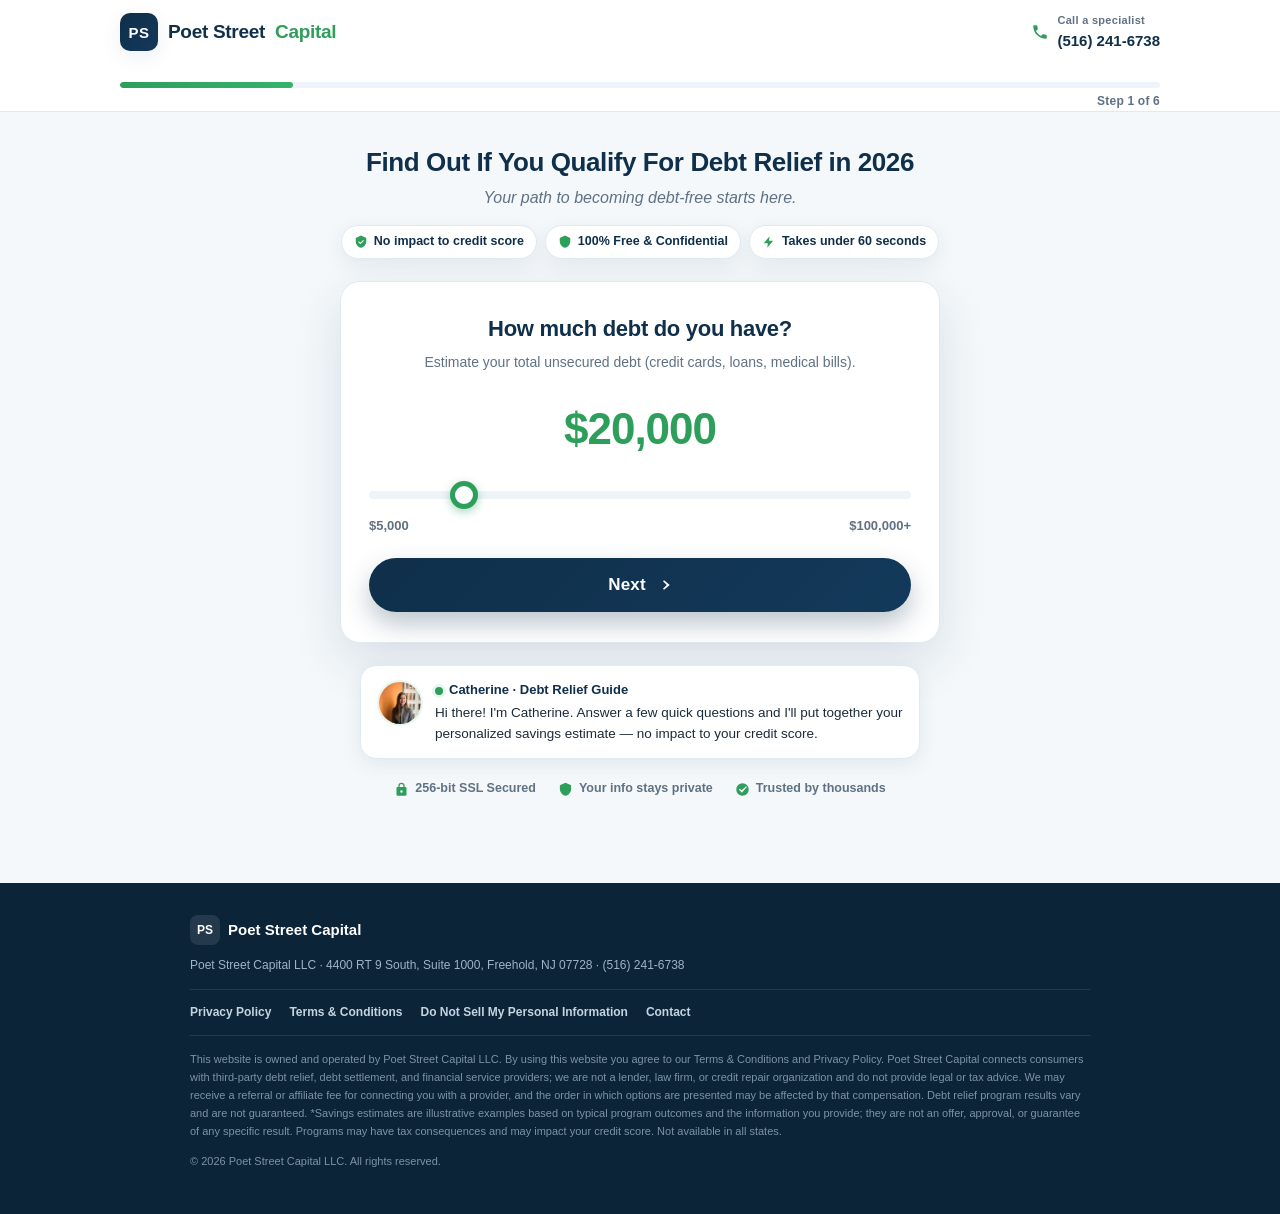
==== index.html @ 346664ad "Poet Street Capital debt relief funnel - Creditsvr.com" ====
<!doctype html>
<html lang="en">
<head>
<meta charset="utf-8">
<meta name="viewport" content="width=device-width, initial-scale=1">
<title>Poet Street Capital — Find Out If You Qualify For Debt Relief in 2026</title>
<meta name="description" content="See how much you could save with a personalized debt relief estimate. Check your options in under 60 seconds — no impact to your credit score.">
<style>
:root{
  --navy:#0f2f4a; --navy2:#13395a; --navy-soft:#eef4f9;
  --green:#2e9e5b; --green2:#34b36b; --green-soft:#e7f6ee;
  --ink:#1d2b39; --muted:#5f7183; --line:#e3e9f0;
  --bg:#f4f8fb; --card:#ffffff; --white:#fff;
  --shadow:0 18px 50px rgba(15,47,74,.12);
  --shadow-sm:0 6px 20px rgba(15,47,74,.08);
}
*{box-sizing:border-box}
html,body{margin:0;padding:0}
body{font-family:-apple-system,BlinkMacSystemFont,"Segoe UI",Roboto,Helvetica,Arial,sans-serif;color:var(--ink);background:var(--bg);line-height:1.55;-webkit-font-smoothing:antialiased}
img{max-width:100%;display:block}
a{color:inherit;text-decoration:none}

/* Header */
.hdr{position:sticky;top:0;z-index:40;background:#fff;border-bottom:1px solid var(--line)}
.hdr-in{max-width:1080px;margin:0 auto;padding:12px 20px;display:flex;align-items:center;justify-content:space-between}
.brand{display:flex;align-items:center;gap:10px;font-weight:800;font-size:19px;color:var(--navy);letter-spacing:-.3px}
.brand .mark{width:38px;height:38px;border-radius:10px;background:linear-gradient(135deg,var(--navy),var(--navy2));color:#fff;display:grid;place-items:center;font-size:15px;font-weight:800;letter-spacing:.5px;box-shadow:var(--shadow-sm)}
.brand b{color:var(--green);font-weight:800}
.hdr-phone{display:flex;align-items:center;gap:8px;font-weight:700;color:var(--navy);font-size:15px}
.hdr-phone svg{width:18px;height:18px;fill:var(--green)}
.hdr-phone small{display:block;font-size:11px;color:var(--muted);font-weight:600;letter-spacing:.3px}

/* Progress */
.progress-wrap{max-width:1080px;margin:0 auto;padding:0 20px}
.progress{height:6px;background:var(--navy-soft);border-radius:99px;margin:18px 0 4px;overflow:hidden}
.progress > i{display:block;height:100%;width:16%;background:linear-gradient(90deg,var(--green),var(--green2));border-radius:99px;transition:width .4s cubic-bezier(.4,0,.2,1)}
.progress-lbl{font-size:12px;color:var(--muted);font-weight:600;text-align:right;letter-spacing:.2px}

/* Shell */
.wrap{max-width:640px;margin:0 auto;padding:20px 20px 40px}
.intro{text-align:center;margin:14px 0 22px}
.intro h1{font-size:26px;line-height:1.25;color:var(--navy);margin:0 0 8px;font-weight:800;letter-spacing:-.4px}
.intro p{margin:0;color:var(--muted);font-size:16px;font-style:italic}
.badge-row{display:flex;justify-content:center;gap:8px;flex-wrap:wrap;margin-top:14px}
.tbadge{display:inline-flex;align-items:center;gap:6px;background:#fff;border:1px solid var(--line);border-radius:99px;padding:6px 12px;font-size:12.5px;font-weight:700;color:var(--navy);box-shadow:var(--shadow-sm)}
.tbadge svg{width:14px;height:14px;fill:var(--green)}

/* Card */
.card{background:var(--card);border:1px solid var(--line);border-radius:20px;box-shadow:var(--shadow);padding:30px 28px}
.step{display:none;animation:fade .35s ease}
.step.active{display:block}
@keyframes fade{from{opacity:0;transform:translateY(8px)}to{opacity:1;transform:none}}
.q{font-size:22px;font-weight:800;color:var(--navy);text-align:center;margin:0 0 6px;letter-spacing:-.3px}
.q-sub{text-align:center;color:var(--muted);font-size:14px;margin:0 0 22px}

/* Slider */
.amount{font-size:44px;font-weight:800;color:var(--green);text-align:center;margin:10px 0 18px;letter-spacing:-1px}
input[type=range]{-webkit-appearance:none;appearance:none;width:100%;height:8px;border-radius:99px;background:var(--navy-soft);outline:none;margin:0}
input[type=range]::-webkit-slider-thumb{-webkit-appearance:none;appearance:none;width:28px;height:28px;border-radius:50%;background:#fff;border:5px solid var(--green);cursor:pointer;box-shadow:0 3px 10px rgba(46,158,91,.4);transition:transform .1s}
input[type=range]::-webkit-slider-thumb:active{transform:scale(1.12)}
input[type=range]::-moz-range-thumb{width:22px;height:22px;border-radius:50%;background:#fff;border:5px solid var(--green);cursor:pointer}
.range-ends{display:flex;justify-content:space-between;margin-top:10px;color:var(--muted);font-size:13px;font-weight:700}

/* Option buttons */
.opts{display:grid;gap:12px;margin-top:4px}
.opts.two{grid-template-columns:1fr 1fr}
.opt{display:flex;align-items:center;gap:12px;width:100%;text-align:left;background:#fff;border:2px solid var(--line);border-radius:14px;padding:16px 18px;font-size:16px;font-weight:700;color:var(--navy);cursor:pointer;transition:all .15s;font-family:inherit}
.opt:hover{border-color:var(--green2);background:var(--green-soft);transform:translateY(-1px)}
.opt.sel{border-color:var(--green);background:var(--green-soft)}
.opt .ico{width:26px;height:26px;flex:0 0 26px;display:grid;place-items:center;color:var(--green)}
.opt .ico svg{width:22px;height:22px;fill:currentColor}
.opts.two .opt{justify-content:center;text-align:center}

/* Buttons */
.btn{display:inline-flex;align-items:center;justify-content:center;gap:8px;width:100%;border:none;border-radius:99px;padding:17px 26px;font-size:17px;font-weight:800;cursor:pointer;font-family:inherit;transition:all .18s;letter-spacing:.2px}
.btn-primary{background:linear-gradient(135deg,var(--navy),var(--navy2));color:#fff;box-shadow:0 12px 26px rgba(15,47,74,.28)}
.btn-primary:hover{transform:translateY(-2px);box-shadow:0 16px 32px rgba(15,47,74,.34)}
.btn-primary svg{width:18px;height:18px;fill:#fff}
.btn-green{background:linear-gradient(135deg,var(--green),var(--green2));color:#fff;box-shadow:0 12px 26px rgba(46,158,91,.3)}
.btn-green:hover{transform:translateY(-2px)}
.nav-row{display:flex;align-items:center;gap:12px;margin-top:22px}
.btn-back{background:none;border:none;color:var(--muted);font-weight:700;font-size:14px;cursor:pointer;padding:8px 4px;font-family:inherit;display:inline-flex;align-items:center;gap:5px;white-space:nowrap}
.btn-back svg{width:14px;height:14px;fill:var(--muted)}
.btn-back:hover{color:var(--navy)}

/* Form */
.field{margin-bottom:14px}
.field label{display:block;font-size:13px;font-weight:700;color:var(--navy);margin-bottom:6px}
.field input,.field select{width:100%;border:2px solid var(--line);border-radius:12px;padding:14px 15px;font-size:15px;font-family:inherit;color:var(--ink);background:#fff;transition:border-color .15s}
.field input:focus,.field select:focus{outline:none;border-color:var(--green)}
.row2{display:grid;grid-template-columns:1fr 1fr;gap:12px}

/* Guide bubble */
.guide{display:flex;align-items:flex-start;gap:12px;margin:22px auto 0;max-width:560px;background:#fff;border:1px solid var(--line);border-radius:16px;padding:14px 16px;box-shadow:var(--shadow-sm)}
.guide img{width:46px;height:46px;flex:0 0 46px;border-radius:50%;object-fit:cover;border:2px solid var(--green-soft)}
.guide .g-body{font-size:13.5px;color:var(--ink)}
.guide .g-name{font-weight:800;color:var(--navy);font-size:13px;margin-bottom:2px;display:flex;align-items:center;gap:6px}
.guide .g-name .dot{width:8px;height:8px;border-radius:50%;background:var(--green);box-shadow:0 0 0 3px var(--green-soft)}

/* Result */
.result{text-align:center;padding:6px 0}
.result .check{width:64px;height:64px;border-radius:50%;background:var(--green-soft);display:grid;place-items:center;margin:0 auto 16px}
.result .check svg{width:34px;height:34px;fill:var(--green)}
.result h2{font-size:24px;color:var(--navy);margin:0 0 6px;font-weight:800}
.est{background:linear-gradient(135deg,var(--navy),var(--navy2));color:#fff;border-radius:18px;padding:24px;margin:18px 0}
.est .lbl{font-size:13px;opacity:.85;font-weight:600;letter-spacing:.3px;text-transform:uppercase}
.est .big{font-size:40px;font-weight:800;margin:4px 0;letter-spacing:-1px}
.est .sub{font-size:13px;opacity:.8}
.result p.fine{font-size:13px;color:var(--muted);margin:14px 0 0}

/* trust strip */
.trust{max-width:640px;margin:20px auto 0;display:flex;justify-content:center;gap:22px;flex-wrap:wrap;color:var(--muted);font-size:12.5px;font-weight:600}
.trust span{display:inline-flex;align-items:center;gap:6px}
.trust svg{width:15px;height:15px;fill:var(--green)}

/* Footer */
footer{background:#0c2438;color:#9fb4c6;margin-top:44px;padding:32px 20px}
.foot-in{max-width:900px;margin:0 auto;font-size:12px;line-height:1.7}
.foot-in .fbrand{color:#fff;font-weight:800;font-size:15px;margin-bottom:10px;display:flex;align-items:center;gap:8px}
.foot-in .fbrand .mark{width:30px;height:30px;border-radius:8px;background:rgba(255,255,255,.1);display:grid;place-items:center;font-size:12px}
.foot-in p{margin:0 0 12px}
.foot-links{display:flex;gap:18px;flex-wrap:wrap;margin:14px 0;border-top:1px solid rgba(255,255,255,.1);border-bottom:1px solid rgba(255,255,255,.1);padding:12px 0}
.foot-links a{color:#c3d4e2;font-weight:600}
.foot-links a:hover{color:#fff}
.disc{font-size:11px;color:#7c93a7;line-height:1.65}

@media(max-width:560px){
  .intro h1{font-size:22px}
  .card{padding:24px 18px;border-radius:16px}
  .amount{font-size:36px}
  .q{font-size:19px}
  .est .big{font-size:32px}
  .hdr-phone small{display:none}
  .row2{grid-template-columns:1fr}
  .opts.two{grid-template-columns:1fr}
}
</style>
</head>
<body>

<header class="hdr">
  <div class="hdr-in">
    <a href="#" class="brand"><span class="mark">PS</span>Poet Street <b>Capital</b></a>
    <a href="tel:+15162416738" class="hdr-phone">
      <svg viewBox="0 0 24 24"><path d="M6.6 10.8c1.4 2.8 3.8 5.1 6.6 6.6l2.2-2.2c.3-.3.7-.4 1-.2 1.2.4 2.4.6 3.6.6.6 0 1 .4 1 1V20c0 .6-.4 1-1 1C10.6 21 3 13.4 3 4c0-.6.4-1 1-1h3.5c.6 0 1 .4 1 1 0 1.3.2 2.5.6 3.6.1.4 0 .8-.3 1l-2.2 2.2z"/></svg>
      <span><small>Call a specialist</small>(516) 241-6738</span>
    </a>
  </div>
  <div class="progress-wrap">
    <div class="progress"><i id="bar"></i></div>
    <div class="progress-lbl" id="stepLbl">Step 1 of 6</div>
  </div>
</header>

<div class="wrap">
  <div class="intro">
    <h1>Find Out If You Qualify For Debt Relief in 2026</h1>
    <p>Your path to becoming debt-free starts here.</p>
    <div class="badge-row">
      <span class="tbadge"><svg viewBox="0 0 24 24"><path d="M12 1 3 5v6c0 5 3.8 9.7 9 11 5.2-1.3 9-6 9-11V5l-9-4zm-1 15-4-4 1.4-1.4L11 13.2l4.6-4.6L17 10l-6 6z"/></svg>No impact to credit score</span>
      <span class="tbadge"><svg viewBox="0 0 24 24"><path d="M12 1 3 5v6c0 5 3.8 9.7 9 11 5.2-1.3 9-6 9-11V5l-9-4z"/></svg>100% Free &amp; Confidential</span>
      <span class="tbadge"><svg viewBox="0 0 24 24"><path d="M13 2 3 14h7l-1 8 10-12h-7l1-8z"/></svg>Takes under 60 seconds</span>
    </div>
  </div>

  <div class="card">

    <!-- STEP 1: debt amount -->
    <section class="step active" data-step="1">
      <h2 class="q">How much debt do you have?</h2>
      <p class="q-sub">Estimate your total unsecured debt (credit cards, loans, medical bills).</p>
      <div class="amount" id="amtOut">$20,000</div>
      <input type="range" id="debt" min="5000" max="100000" step="1000" value="20000">
      <div class="range-ends"><span>$5,000</span><span>$100,000+</span></div>
      <div class="nav-row">
        <button class="btn btn-primary" onclick="next()">Next <svg viewBox="0 0 24 24"><path d="M5 12h12l-5 5 1.4 1.4L21 12l-7.6-6.4L12 7l5 5H5z"/></svg></button>
      </div>
    </section>

    <!-- STEP 2: debt type -->
    <section class="step" data-step="2">
      <h2 class="q">What type of debt is it?</h2>
      <p class="q-sub">Choose the one that best describes most of your debt.</p>
      <div class="opts" data-field="debt_type">
        <button class="opt" onclick="pick(this,'Credit Cards')"><span class="ico"><svg viewBox="0 0 24 24"><path d="M20 4H4a2 2 0 0 0-2 2v12a2 2 0 0 0 2 2h16a2 2 0 0 0 2-2V6a2 2 0 0 0-2-2zm0 4H4V6h16v2zM4 12h16v6H4v-6z"/></svg></span>Credit Cards</button>
        <button class="opt" onclick="pick(this,'Personal Loans')"><span class="ico"><svg viewBox="0 0 24 24"><path d="M12 1a11 11 0 1 0 0 22 11 11 0 0 0 0-22zm1 16h-2v-1.1c-1.4-.3-2.5-1.2-2.6-2.7h1.7c.1.8.6 1.3 1.9 1.3 1.1 0 1.6-.5 1.6-1.1 0-.7-.4-1-1.9-1.4-1.9-.4-3.1-1.1-3.1-2.7 0-1.3 1-2.2 2.4-2.5V4h2v1.1c1.4.3 2.2 1.3 2.3 2.5h-1.7c-.1-.7-.5-1.1-1.6-1.1-1 0-1.5.5-1.5 1 0 .6.5.9 1.9 1.3 1.9.4 3.1 1.1 3.1 2.8 0 1.3-1 2.3-2.4 2.6V17z"/></svg></span>Personal Loans</button>
        <button class="opt" onclick="pick(this,'Medical Bills')"><span class="ico"><svg viewBox="0 0 24 24"><path d="M19 8h-2V6a3 3 0 0 0-3-3h-4a3 3 0 0 0-3 3v2H5a2 2 0 0 0-2 2v9a2 2 0 0 0 2 2h14a2 2 0 0 0 2-2v-9a2 2 0 0 0-2-2zM9 6c0-.6.4-1 1-1h4c.6 0 1 .4 1 1v2H9V6zm7 10h-3v3h-2v-3H8v-2h3v-3h2v3h3v2z"/></svg></span>Medical Bills</button>
        <button class="opt" onclick="pick(this,'Other Unsecured Debt')"><span class="ico"><svg viewBox="0 0 24 24"><path d="M12 2 2 7l10 5 10-5-10-5zM2 17l10 5 10-5M2 12l10 5 10-5"/></svg></span>Other Unsecured Debt</button>
      </div>
      <div class="nav-row">
        <button class="btn-back" onclick="prev()"><svg viewBox="0 0 24 24"><path d="M19 12H7l5-5-1.4-1.4L3 12l7.6 6.4L12 17l-5-5h12z"/></svg>Back</button>
      </div>
    </section>

    <!-- STEP 3: monthly income -->
    <section class="step" data-step="3">
      <h2 class="q">What is your approximate monthly income?</h2>
      <p class="q-sub">Include wages, retirement, investments, and any rental income.</p>
      <div class="opts" data-field="monthly_income">
        <button class="opt" onclick="pick(this,'$5,000+')">$5,000+</button>
        <button class="opt" onclick="pick(this,'$4,000 - $5,000')">$4,000 – $5,000</button>
        <button class="opt" onclick="pick(this,'$3,000 - $4,000')">$3,000 – $4,000</button>
        <button class="opt" onclick="pick(this,'$2,000 - $3,000')">$2,000 – $3,000</button>
        <button class="opt" onclick="pick(this,'$1,000 - $2,000')">$1,000 – $2,000</button>
        <button class="opt" onclick="pick(this,'No monthly income')">I don't have monthly income</button>
      </div>
      <div class="nav-row">
        <button class="btn-back" onclick="prev()"><svg viewBox="0 0 24 24"><path d="M19 12H7l5-5-1.4-1.4L3 12l7.6 6.4L12 17l-5-5h12z"/></svg>Back</button>
      </div>
    </section>

    <!-- STEP 4: behind on payments -->
    <section class="step" data-step="4">
      <h2 class="q">Are you behind on any payments?</h2>
      <p class="q-sub">This helps us match you to the right program — there's no wrong answer.</p>
      <div class="opts" data-field="behind">
        <button class="opt" onclick="pick(this,'Yes, more than 3 months')">Yes — more than 3 months behind</button>
        <button class="opt" onclick="pick(this,'Yes, 1-3 months')">Yes — 1 to 3 months behind</button>
        <button class="opt" onclick="pick(this,'Not yet, but struggling')">Not yet, but I'm struggling</button>
        <button class="opt" onclick="pick(this,'Current on payments')">No — I'm current on everything</button>
      </div>
      <div class="nav-row">
        <button class="btn-back" onclick="prev()"><svg viewBox="0 0 24 24"><path d="M19 12H7l5-5-1.4-1.4L3 12l7.6 6.4L12 17l-5-5h12z"/></svg>Back</button>
      </div>
    </section>

    <!-- STEP 5: employment -->
    <section class="step" data-step="5">
      <h2 class="q">What is your employment status?</h2>
      <p class="q-sub">Almost done — just one more before your estimate.</p>
      <div class="opts" data-field="employment">
        <button class="opt" onclick="pick(this,'Employed full-time')">Employed full-time</button>
        <button class="opt" onclick="pick(this,'Employed part-time')">Employed part-time</button>
        <button class="opt" onclick="pick(this,'Self-employed')">Self-employed</button>
        <button class="opt" onclick="pick(this,'Retired')">Retired</button>
        <button class="opt" onclick="pick(this,'Not currently working')">Not currently working</button>
      </div>
      <div class="nav-row">
        <button class="btn-back" onclick="prev()"><svg viewBox="0 0 24 24"><path d="M19 12H7l5-5-1.4-1.4L3 12l7.6 6.4L12 17l-5-5h12z"/></svg>Back</button>
      </div>
    </section>

    <!-- STEP 6: contact -->
    <section class="step" data-step="6">
      <h2 class="q">Great news — you may qualify!</h2>
      <p class="q-sub">Enter your details to unlock your personalized savings estimate.</p>
      <form id="leadForm" onsubmit="return submitLead(event)">
        <div class="row2">
          <div class="field"><label>First name</label><input name="first_name" required></div>
          <div class="field"><label>Last name</label><input name="last_name" required></div>
        </div>
        <div class="field"><label>Email address</label><input type="email" name="email" required></div>
        <div class="field"><label>Phone number</label><input type="tel" name="phone" required placeholder="(___) ___-____"></div>
        <div class="field"><label>State</label>
          <select name="state" required>
            <option value="">Select your state…</option>
            <option>AL</option><option>AK</option><option>AZ</option><option>AR</option><option>CA</option><option>CO</option><option>CT</option><option>DE</option><option>FL</option><option>GA</option><option>HI</option><option>ID</option><option>IL</option><option>IN</option><option>IA</option><option>KS</option><option>KY</option><option>LA</option><option>ME</option><option>MD</option><option>MA</option><option>MI</option><option>MN</option><option>MS</option><option>MO</option><option>MT</option><option>NE</option><option>NV</option><option>NH</option><option>NJ</option><option>NM</option><option>NY</option><option>NC</option><option>ND</option><option>OH</option><option>OK</option><option>OR</option><option>PA</option><option>RI</option><option>SC</option><option>SD</option><option>TN</option><option>TX</option><option>UT</option><option>VT</option><option>VA</option><option>WA</option><option>WV</option><option>WI</option><option>WY</option>
          </select>
        </div>
        <button type="submit" class="btn btn-green" id="submitBtn">See My Savings Estimate →</button>
        <p style="font-size:11px;color:var(--muted);margin:12px 0 0;line-height:1.5">
          By clicking above, I am providing my electronic signature and express written consent for Poet Street Capital and its partners to contact me at the number and email provided (including via autodialer, prerecorded messages, SMS and email) about debt relief options, even if my number is on a Do Not Call list. Consent is not a condition of any purchase. Message &amp; data rates may apply.
        </p>
      </form>
      <div class="nav-row">
        <button class="btn-back" onclick="prev()"><svg viewBox="0 0 24 24"><path d="M19 12H7l5-5-1.4-1.4L3 12l7.6 6.4L12 17l-5-5h12z"/></svg>Back</button>
      </div>
    </section>

    <!-- RESULT -->
    <section class="step" data-step="7">
      <div class="result">
        <div class="check"><svg viewBox="0 0 24 24"><path d="M9 16.2 4.8 12l-1.4 1.4L9 19 21 7l-1.4-1.4z"/></svg></div>
        <h2>You're pre-qualified, <span id="fnameOut">friend</span>!</h2>
        <p style="color:var(--muted);margin:0">Based on your answers, here's what you could save:</p>
        <div class="est">
          <div class="lbl">Estimated Potential Savings</div>
          <div class="big" id="saveOut">$8,000</div>
          <div class="sub">on approximately <span id="debtOut">$20,000</span> of enrolled debt*</div>
        </div>
        <p style="font-weight:700;color:var(--navy);margin:0 0 4px">A certified debt specialist will call you shortly.</p>
        <p class="fine">Keep an eye on your phone — most members get a call within one business day. In the meantime, gather a rough list of your current balances so we can build your custom plan faster.</p>
      </div>
    </section>

  </div>

  <!-- Guide -->
  <div class="guide" id="guide">
    <img src="img/advisor.jpg" alt="Your debt relief guide">
    <div class="g-body">
      <div class="g-name"><span class="dot"></span>Catherine · Debt Relief Guide</div>
      <span id="guideMsg">Hi there! I'm Catherine. Answer a few quick questions and I'll put together your personalized savings estimate — no impact to your credit score.</span>
    </div>
  </div>

  <div class="trust">
    <span><svg viewBox="0 0 24 24"><path d="M18 8h-1V6A5 5 0 0 0 7 6v2H6a2 2 0 0 0-2 2v10a2 2 0 0 0 2 2h12a2 2 0 0 0 2-2V10a2 2 0 0 0-2-2zM9 6a3 3 0 0 1 6 0v2H9V6zm3 11a2 2 0 1 1 0-4 2 2 0 0 1 0 4z"/></svg>256-bit SSL Secured</span>
    <span><svg viewBox="0 0 24 24"><path d="M12 1 3 5v6c0 5 3.8 9.7 9 11 5.2-1.3 9-6 9-11V5l-9-4z"/></svg>Your info stays private</span>
    <span><svg viewBox="0 0 24 24"><path d="M12 2a10 10 0 1 0 0 20 10 10 0 0 0 0-20zm-1 15-5-5 1.4-1.4L11 13.2l6.6-6.6L19 8l-8 9z"/></svg>Trusted by thousands</span>
  </div>
</div>

<footer>
  <div class="foot-in">
    <div class="fbrand"><span class="mark">PS</span>Poet Street Capital</div>
    <p>Poet Street Capital LLC · 4400 RT 9 South, Suite 1000, Freehold, NJ 07728 · (516) 241-6738</p>
    <div class="foot-links">
      <a href="#">Privacy Policy</a>
      <a href="#">Terms &amp; Conditions</a>
      <a href="#">Do Not Sell My Personal Information</a>
      <a href="#">Contact</a>
    </div>
    <p class="disc">
      This website is owned and operated by Poet Street Capital LLC. By using this website you agree to our Terms &amp; Conditions and Privacy Policy. Poet Street Capital connects consumers with third-party debt relief, debt settlement, and financial service providers; we are not a lender, law firm, or credit repair organization and do not provide legal or tax advice. We may receive a referral or affiliate fee for connecting you with a provider, and the order in which options are presented may be affected by that compensation. Debt relief program results vary and are not guaranteed. *Savings estimates are illustrative examples based on typical program outcomes and the information you provide; they are not an offer, approval, or guarantee of any specific result. Programs may have tax consequences and may impact your credit score. Not available in all states.
    </p>
    <p class="disc">© 2026 Poet Street Capital LLC. All rights reserved.</p>
  </div>
</footer>

<script>
/* ===== Lead delivery endpoint — paste Google Apps Script /exec URL (or partner endpoint) here ===== */
var ENDPOINT = '';

var TOTAL = 6;          // question steps before result
var cur = 1;
var data = {};
var guideMsgs = {
  1:"Hi there! I'm Catherine. Answer a few quick questions and I'll put together your personalized savings estimate — no impact to your credit score.",
  2:"Perfect. Knowing your debt type helps me match you with the right program.",
  3:"Thanks! Your income helps us tailor a plan you can actually afford.",
  4:"You're doing great — this is one of the biggest factors in what you could save.",
  5:"Last question, then I'll calculate your estimate!",
  6:"Almost there! Enter your details and I'll unlock your personalized savings estimate.",
  7:"All done! A certified specialist will reach out shortly to walk you through your options."
};

function render(){
  document.querySelectorAll('.step').forEach(function(s){ s.classList.remove('active'); });
  document.querySelector('.step[data-step="'+cur+'"]').classList.add('active');
  var pct = Math.min(cur, TOTAL) / TOTAL * 100;
  document.getElementById('bar').style.width = pct + '%';
  if(cur <= TOTAL){ document.getElementById('stepLbl').textContent = 'Step '+cur+' of '+TOTAL; }
  else { document.getElementById('stepLbl').textContent = 'Complete'; document.getElementById('bar').style.width='100%'; }
  document.getElementById('guideMsg').textContent = guideMsgs[cur] || guideMsgs[6];
  window.scrollTo({top:0,behavior:'smooth'});
}
function next(){ if(cur < 7){ cur++; render(); } }
function prev(){ if(cur > 1){ cur--; render(); } }

function pick(el, val){
  var field = el.closest('.opts').getAttribute('data-field');
  data[field] = val;
  el.closest('.opts').querySelectorAll('.opt').forEach(function(o){ o.classList.remove('sel'); });
  el.classList.add('sel');
  setTimeout(next, 220); // auto-advance like the reference funnel
}

/* slider */
var debt = document.getElementById('debt');
function fmt(n){ return '$' + Number(n).toLocaleString('en-US'); }
function updAmt(){
  var v = parseInt(debt.value,10);
  var lbl = v >= 100000 ? '$100,000+' : fmt(v);
  document.getElementById('amtOut').textContent = lbl;
  data.debt_amount = lbl;
}
debt.addEventListener('input', updAmt);
updAmt();

function submitLead(e){
  e.preventDefault();
  var f = document.getElementById('leadForm');
  var fd = new FormData(f);
  fd.append('debt_amount', data.debt_amount || '');
  fd.append('debt_type', data.debt_type || '');
  fd.append('monthly_income', data.monthly_income || '');
  fd.append('behind', data.behind || '');
  fd.append('employment', data.employment || '');
  fd.append('_subject', 'New Poet Street Capital Debt Relief Lead');
  fd.append('page', 'Creditsvr.com Debt Relief Funnel');

  var btn = document.getElementById('submitBtn');
  btn.textContent = 'Calculating…'; btn.disabled = true;

  function done(){
    // savings estimate = ~40% of enrolled debt (illustrative)
    var raw = (data.debt_amount||'').replace(/[^0-9]/g,'');
    var d = parseInt(raw,10) || 20000;
    var save = Math.round(d * 0.40 / 100) * 100;
    document.getElementById('saveOut').textContent = fmt(save);
    document.getElementById('debtOut').textContent = data.debt_amount || fmt(d);
    document.getElementById('fnameOut').textContent = (fd.get('first_name')||'friend');
    cur = 7; render();
  }

  if(!ENDPOINT){ setTimeout(done, 700); return false; }
  fetch(ENDPOINT, { method:'POST', body:fd })
    .then(function(){ done(); })
    .catch(function(){ done(); });
  return false;
}
render();
</script>
</body>
</html>
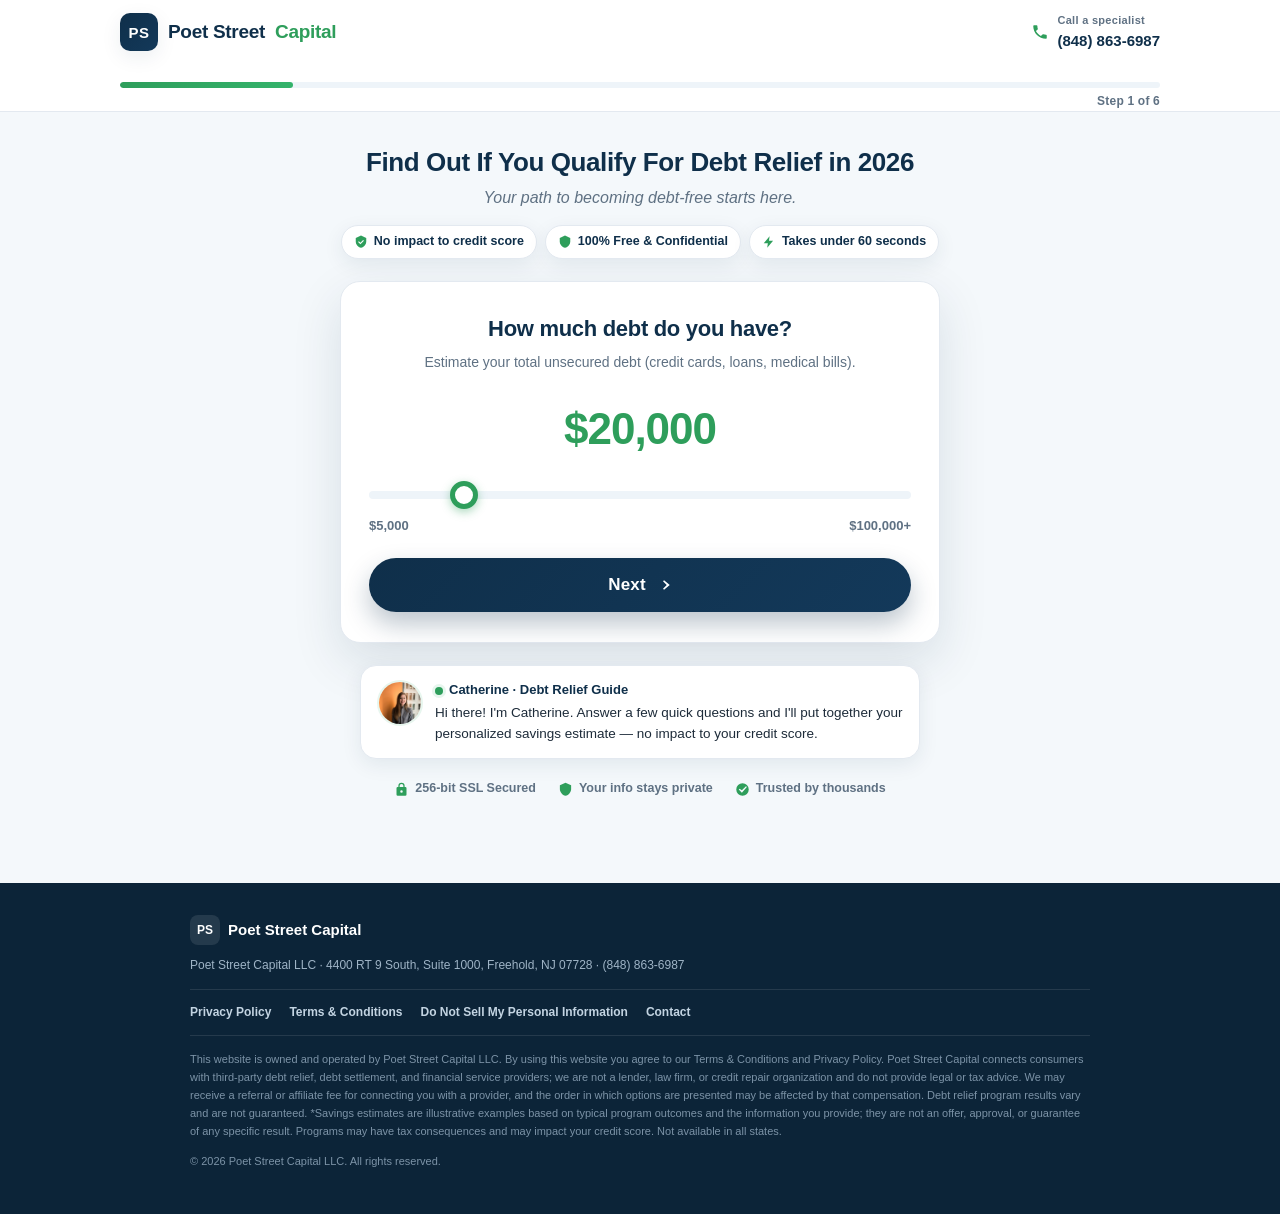
==== commit 7516c3b1: "Update phone to (848) 863-6987" ====
--- a/index.html
+++ b/index.html
@@ -141,9 +141,9 @@
 <header class="hdr">
   <div class="hdr-in">
     <a href="#" class="brand"><span class="mark">PS</span>Poet Street <b>Capital</b></a>
-    <a href="tel:+15162416738" class="hdr-phone">
+    <a href="tel:+18488636987" class="hdr-phone">
       <svg viewBox="0 0 24 24"><path d="M6.6 10.8c1.4 2.8 3.8 5.1 6.6 6.6l2.2-2.2c.3-.3.7-.4 1-.2 1.2.4 2.4.6 3.6.6.6 0 1 .4 1 1V20c0 .6-.4 1-1 1C10.6 21 3 13.4 3 4c0-.6.4-1 1-1h3.5c.6 0 1 .4 1 1 0 1.3.2 2.5.6 3.6.1.4 0 .8-.3 1l-2.2 2.2z"/></svg>
-      <span><small>Call a specialist</small>(516) 241-6738</span>
+      <span><small>Call a specialist</small>(848) 863-6987</span>
     </a>
   </div>
   <div class="progress-wrap">
@@ -304,7 +304,7 @@
 <footer>
   <div class="foot-in">
     <div class="fbrand"><span class="mark">PS</span>Poet Street Capital</div>
-    <p>Poet Street Capital LLC · 4400 RT 9 South, Suite 1000, Freehold, NJ 07728 · (516) 241-6738</p>
+    <p>Poet Street Capital LLC · 4400 RT 9 South, Suite 1000, Freehold, NJ 07728 · (848) 863-6987</p>
     <div class="foot-links">
       <a href="#">Privacy Policy</a>
       <a href="#">Terms &amp; Conditions</a>
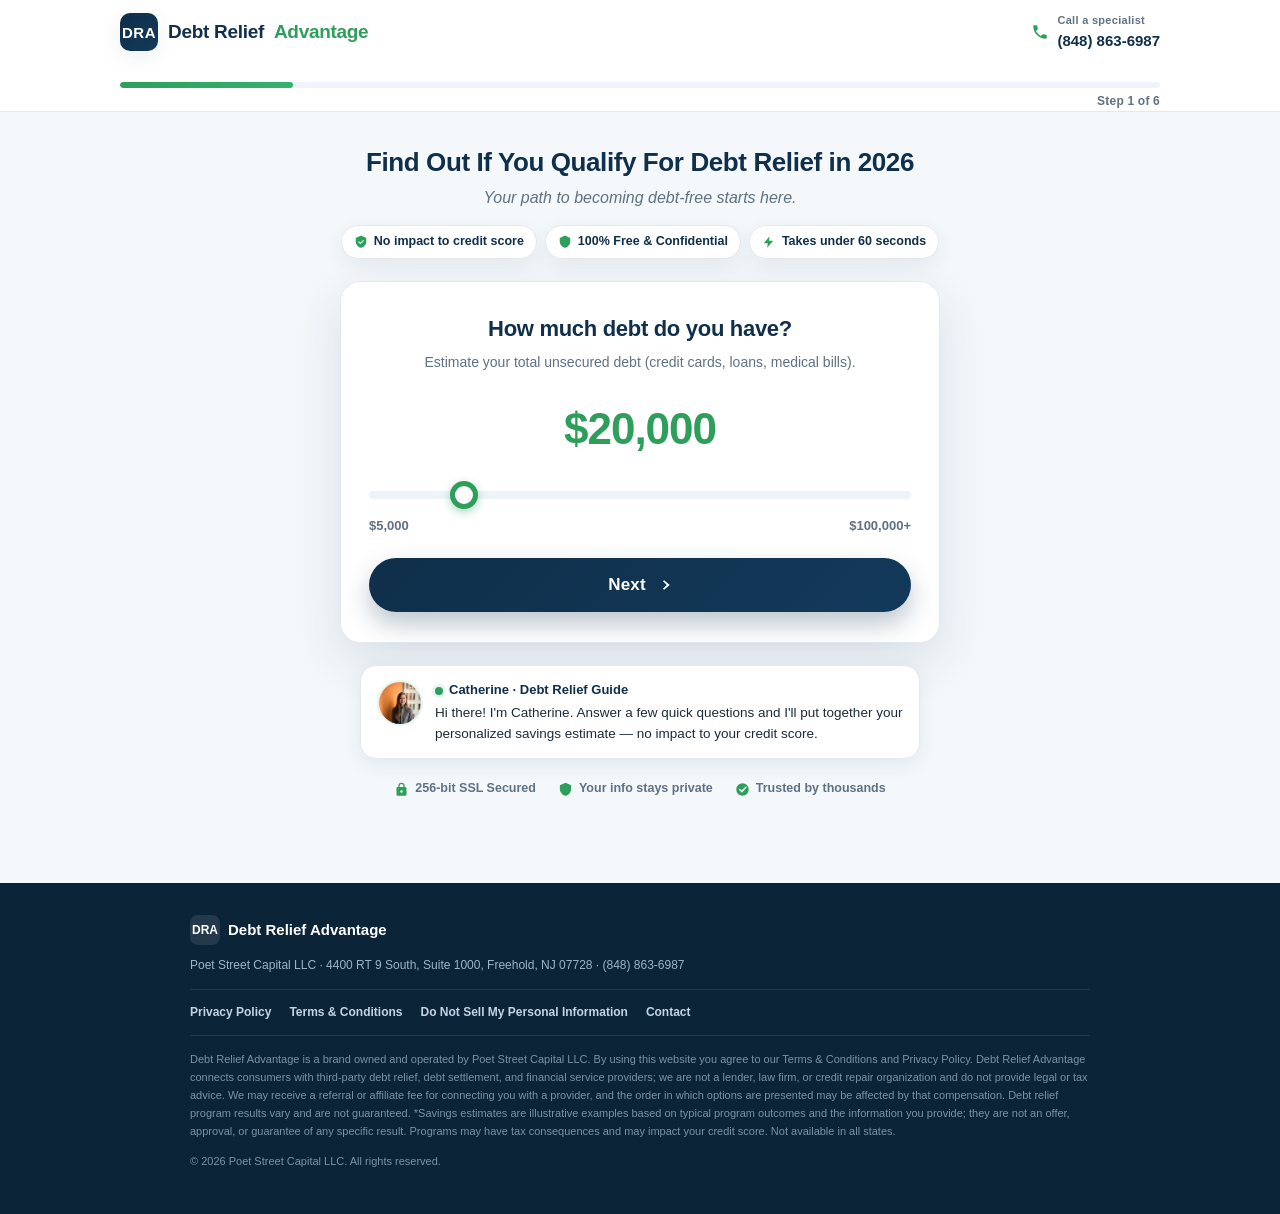
==== commit 6eb3d244: "Rebrand header/footer to Debt Relief Advantage (Poet Street Capital LLC as legal operator)" ====
--- a/index.html
+++ b/index.html
@@ -3,7 +3,7 @@
 <head>
 <meta charset="utf-8">
 <meta name="viewport" content="width=device-width, initial-scale=1">
-<title>Poet Street Capital — Find Out If You Qualify For Debt Relief in 2026</title>
+<title>Debt Relief Advantage — Find Out If You Qualify For Debt Relief in 2026</title>
 <meta name="description" content="See how much you could save with a personalized debt relief estimate. Check your options in under 60 seconds — no impact to your credit score.">
 <style>
 :root{
@@ -140,7 +140,7 @@
 
 <header class="hdr">
   <div class="hdr-in">
-    <a href="#" class="brand"><span class="mark">PS</span>Poet Street <b>Capital</b></a>
+    <a href="#" class="brand"><span class="mark">DRA</span>Debt Relief <b>Advantage</b></a>
     <a href="tel:+18488636987" class="hdr-phone">
       <svg viewBox="0 0 24 24"><path d="M6.6 10.8c1.4 2.8 3.8 5.1 6.6 6.6l2.2-2.2c.3-.3.7-.4 1-.2 1.2.4 2.4.6 3.6.6.6 0 1 .4 1 1V20c0 .6-.4 1-1 1C10.6 21 3 13.4 3 4c0-.6.4-1 1-1h3.5c.6 0 1 .4 1 1 0 1.3.2 2.5.6 3.6.1.4 0 .8-.3 1l-2.2 2.2z"/></svg>
       <span><small>Call a specialist</small>(848) 863-6987</span>
@@ -259,7 +259,7 @@
         </div>
         <button type="submit" class="btn btn-green" id="submitBtn">See My Savings Estimate →</button>
         <p style="font-size:11px;color:var(--muted);margin:12px 0 0;line-height:1.5">
-          By clicking above, I am providing my electronic signature and express written consent for Poet Street Capital and its partners to contact me at the number and email provided (including via autodialer, prerecorded messages, SMS and email) about debt relief options, even if my number is on a Do Not Call list. Consent is not a condition of any purchase. Message &amp; data rates may apply.
+          By clicking above, I am providing my electronic signature and express written consent for Debt Relief Advantage (a brand of Poet Street Capital LLC) and its partners to contact me at the number and email provided (including via autodialer, prerecorded messages, SMS and email) about debt relief options, even if my number is on a Do Not Call list. Consent is not a condition of any purchase. Message &amp; data rates may apply.
         </p>
       </form>
       <div class="nav-row">
@@ -303,7 +303,7 @@
 
 <footer>
   <div class="foot-in">
-    <div class="fbrand"><span class="mark">PS</span>Poet Street Capital</div>
+    <div class="fbrand"><span class="mark">DRA</span>Debt Relief Advantage</div>
     <p>Poet Street Capital LLC · 4400 RT 9 South, Suite 1000, Freehold, NJ 07728 · (848) 863-6987</p>
     <div class="foot-links">
       <a href="#">Privacy Policy</a>
@@ -312,7 +312,7 @@
       <a href="#">Contact</a>
     </div>
     <p class="disc">
-      This website is owned and operated by Poet Street Capital LLC. By using this website you agree to our Terms &amp; Conditions and Privacy Policy. Poet Street Capital connects consumers with third-party debt relief, debt settlement, and financial service providers; we are not a lender, law firm, or credit repair organization and do not provide legal or tax advice. We may receive a referral or affiliate fee for connecting you with a provider, and the order in which options are presented may be affected by that compensation. Debt relief program results vary and are not guaranteed. *Savings estimates are illustrative examples based on typical program outcomes and the information you provide; they are not an offer, approval, or guarantee of any specific result. Programs may have tax consequences and may impact your credit score. Not available in all states.
+      Debt Relief Advantage is a brand owned and operated by Poet Street Capital LLC. By using this website you agree to our Terms &amp; Conditions and Privacy Policy. Debt Relief Advantage connects consumers with third-party debt relief, debt settlement, and financial service providers; we are not a lender, law firm, or credit repair organization and do not provide legal or tax advice. We may receive a referral or affiliate fee for connecting you with a provider, and the order in which options are presented may be affected by that compensation. Debt relief program results vary and are not guaranteed. *Savings estimates are illustrative examples based on typical program outcomes and the information you provide; they are not an offer, approval, or guarantee of any specific result. Programs may have tax consequences and may impact your credit score. Not available in all states.
     </p>
     <p class="disc">© 2026 Poet Street Capital LLC. All rights reserved.</p>
   </div>
@@ -377,7 +377,7 @@
   fd.append('monthly_income', data.monthly_income || '');
   fd.append('behind', data.behind || '');
   fd.append('employment', data.employment || '');
-  fd.append('_subject', 'New Poet Street Capital Debt Relief Lead');
+  fd.append('_subject', 'New Debt Relief Advantage Lead');
   fd.append('page', 'Creditsvr.com Debt Relief Funnel');
 
   var btn = document.getElementById('submitBtn');
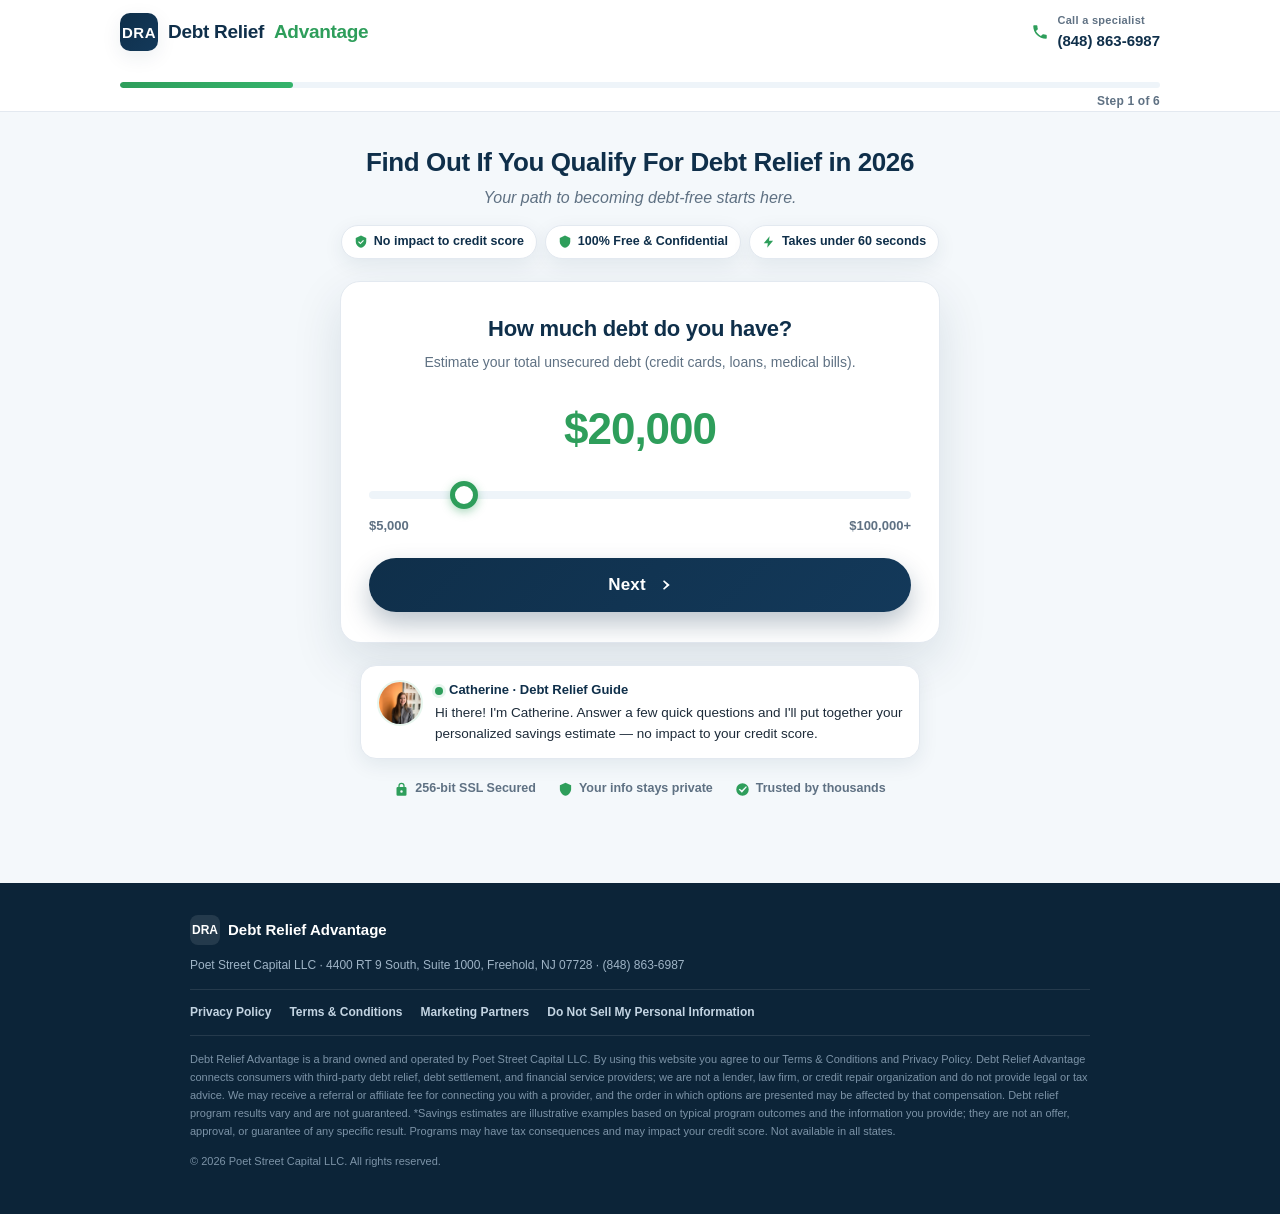
==== commit 2a9d79b8: "JG Wentworth compliance: TCPA consent names JGW + partners; add Privacy, Terms, Marketing Partners p" ====
--- a/index.html
+++ b/index.html
@@ -259,7 +259,7 @@
         </div>
         <button type="submit" class="btn btn-green" id="submitBtn">See My Savings Estimate →</button>
         <p style="font-size:11px;color:var(--muted);margin:12px 0 0;line-height:1.5">
-          By clicking above, I am providing my electronic signature and express written consent for Debt Relief Advantage (a brand of Poet Street Capital LLC) and its partners to contact me at the number and email provided (including via autodialer, prerecorded messages, SMS and email) about debt relief options, even if my number is on a Do Not Call list. Consent is not a condition of any purchase. Message &amp; data rates may apply.
+          By clicking above, I am providing my electronic signature and express written consent for Debt Relief Advantage (a brand of Poet Street Capital LLC), JG Wentworth, and our <a href="partners.html" target="_blank" style="color:var(--green);text-decoration:underline">marketing partners</a> to contact me at the phone number and email I provided — including via automated telephone dialing systems, prerecorded or artificial voice messages, text messages (SMS/MMS), and email — regarding debt relief and related products and services, even if my number is on a state or national Do Not Call list. Consent is not a condition of any purchase. Message &amp; data rates may apply; reply STOP to opt out, HELP for help. I also agree to the <a href="terms.html" target="_blank" style="color:var(--green);text-decoration:underline">Terms &amp; Conditions</a> and <a href="privacy.html" target="_blank" style="color:var(--green);text-decoration:underline">Privacy Policy</a>.
         </p>
       </form>
       <div class="nav-row">
@@ -306,10 +306,10 @@
     <div class="fbrand"><span class="mark">DRA</span>Debt Relief Advantage</div>
     <p>Poet Street Capital LLC · 4400 RT 9 South, Suite 1000, Freehold, NJ 07728 · (848) 863-6987</p>
     <div class="foot-links">
-      <a href="#">Privacy Policy</a>
-      <a href="#">Terms &amp; Conditions</a>
-      <a href="#">Do Not Sell My Personal Information</a>
-      <a href="#">Contact</a>
+      <a href="privacy.html">Privacy Policy</a>
+      <a href="terms.html">Terms &amp; Conditions</a>
+      <a href="partners.html">Marketing Partners</a>
+      <a href="privacy.html#dns">Do Not Sell My Personal Information</a>
     </div>
     <p class="disc">
       Debt Relief Advantage is a brand owned and operated by Poet Street Capital LLC. By using this website you agree to our Terms &amp; Conditions and Privacy Policy. Debt Relief Advantage connects consumers with third-party debt relief, debt settlement, and financial service providers; we are not a lender, law firm, or credit repair organization and do not provide legal or tax advice. We may receive a referral or affiliate fee for connecting you with a provider, and the order in which options are presented may be affected by that compensation. Debt relief program results vary and are not guaranteed. *Savings estimates are illustrative examples based on typical program outcomes and the information you provide; they are not an offer, approval, or guarantee of any specific result. Programs may have tax consequences and may impact your credit score. Not available in all states.
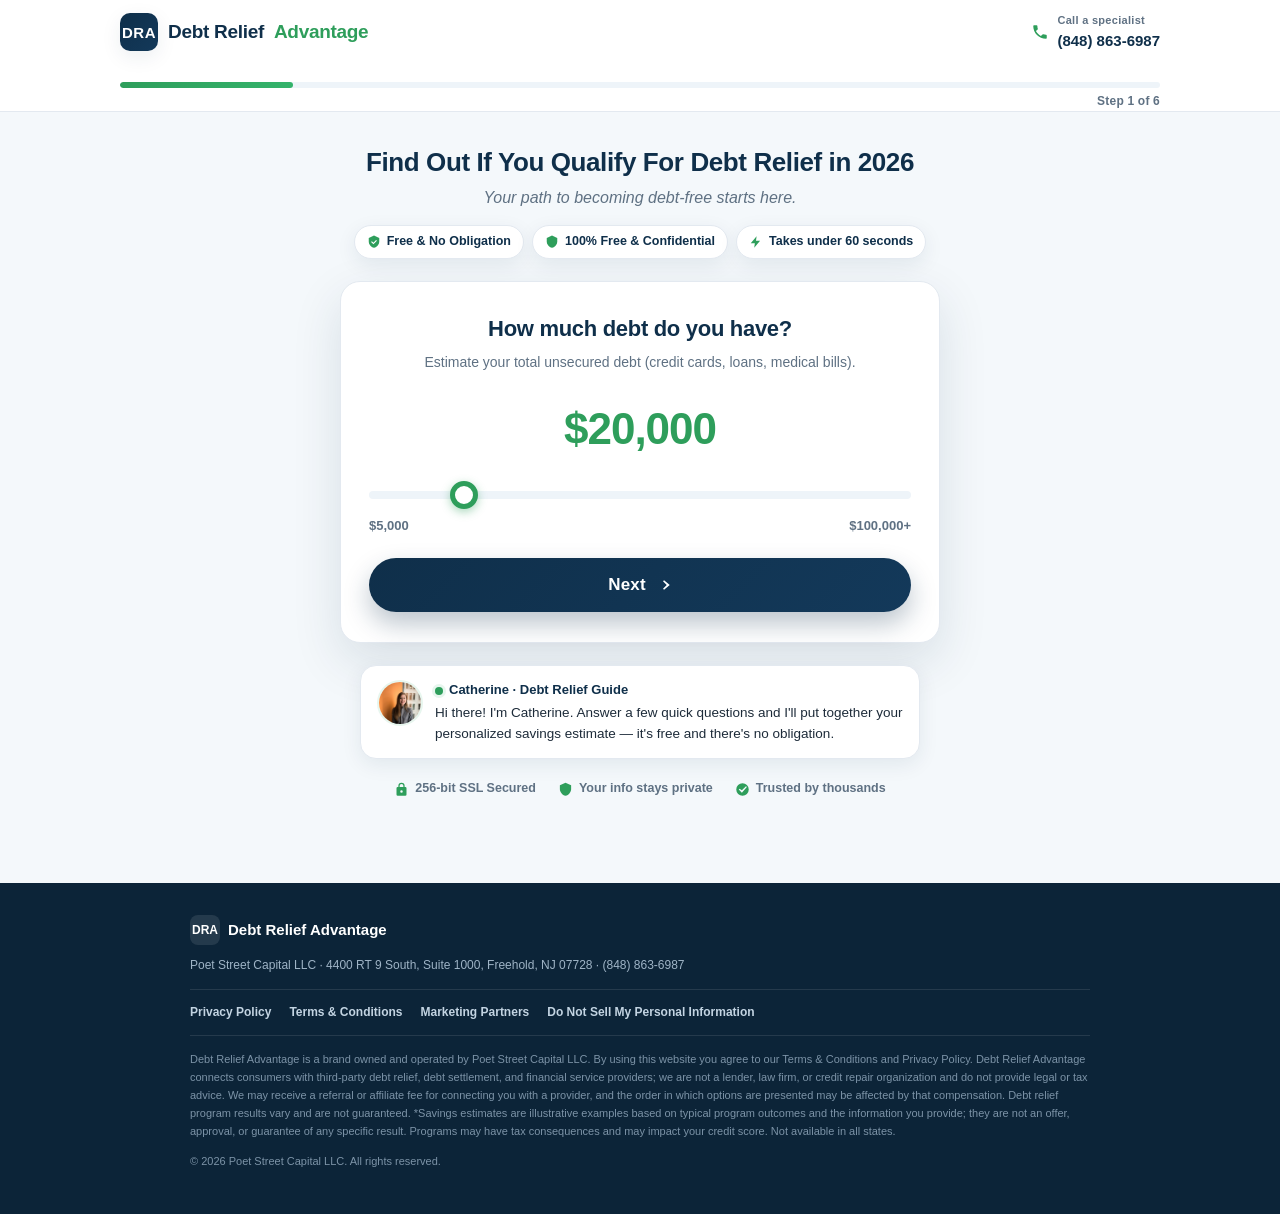
==== commit bc2d592f: "Compliance: remove 'no impact to credit score' claims; use 'Free & No Obligation'" ====
--- a/index.html
+++ b/index.html
@@ -4,7 +4,7 @@
 <meta charset="utf-8">
 <meta name="viewport" content="width=device-width, initial-scale=1">
 <title>Debt Relief Advantage — Find Out If You Qualify For Debt Relief in 2026</title>
-<meta name="description" content="See how much you could save with a personalized debt relief estimate. Check your options in under 60 seconds — no impact to your credit score.">
+<meta name="description" content="See how much you could save with a personalized debt relief estimate. Check your options in under 60 seconds — free and no obligation.">
 <style>
 :root{
   --navy:#0f2f4a; --navy2:#13395a; --navy-soft:#eef4f9;
@@ -157,7 +157,7 @@
     <h1>Find Out If You Qualify For Debt Relief in 2026</h1>
     <p>Your path to becoming debt-free starts here.</p>
     <div class="badge-row">
-      <span class="tbadge"><svg viewBox="0 0 24 24"><path d="M12 1 3 5v6c0 5 3.8 9.7 9 11 5.2-1.3 9-6 9-11V5l-9-4zm-1 15-4-4 1.4-1.4L11 13.2l4.6-4.6L17 10l-6 6z"/></svg>No impact to credit score</span>
+      <span class="tbadge"><svg viewBox="0 0 24 24"><path d="M12 1 3 5v6c0 5 3.8 9.7 9 11 5.2-1.3 9-6 9-11V5l-9-4zm-1 15-4-4 1.4-1.4L11 13.2l4.6-4.6L17 10l-6 6z"/></svg>Free &amp; No Obligation</span>
       <span class="tbadge"><svg viewBox="0 0 24 24"><path d="M12 1 3 5v6c0 5 3.8 9.7 9 11 5.2-1.3 9-6 9-11V5l-9-4z"/></svg>100% Free &amp; Confidential</span>
       <span class="tbadge"><svg viewBox="0 0 24 24"><path d="M13 2 3 14h7l-1 8 10-12h-7l1-8z"/></svg>Takes under 60 seconds</span>
     </div>
@@ -290,7 +290,7 @@
     <img src="img/advisor.jpg" alt="Your debt relief guide">
     <div class="g-body">
       <div class="g-name"><span class="dot"></span>Catherine · Debt Relief Guide</div>
-      <span id="guideMsg">Hi there! I'm Catherine. Answer a few quick questions and I'll put together your personalized savings estimate — no impact to your credit score.</span>
+      <span id="guideMsg">Hi there! I'm Catherine. Answer a few quick questions and I'll put together your personalized savings estimate — it's free and there's no obligation.</span>
     </div>
   </div>
 
@@ -326,7 +326,7 @@
 var cur = 1;
 var data = {};
 var guideMsgs = {
-  1:"Hi there! I'm Catherine. Answer a few quick questions and I'll put together your personalized savings estimate — no impact to your credit score.",
+  1:"Hi there! I'm Catherine. Answer a few quick questions and I'll put together your personalized savings estimate — it's free and there's no obligation.",
   2:"Perfect. Knowing your debt type helps me match you with the right program.",
   3:"Thanks! Your income helps us tailor a plan you can actually afford.",
   4:"You're doing great — this is one of the biggest factors in what you could save.",
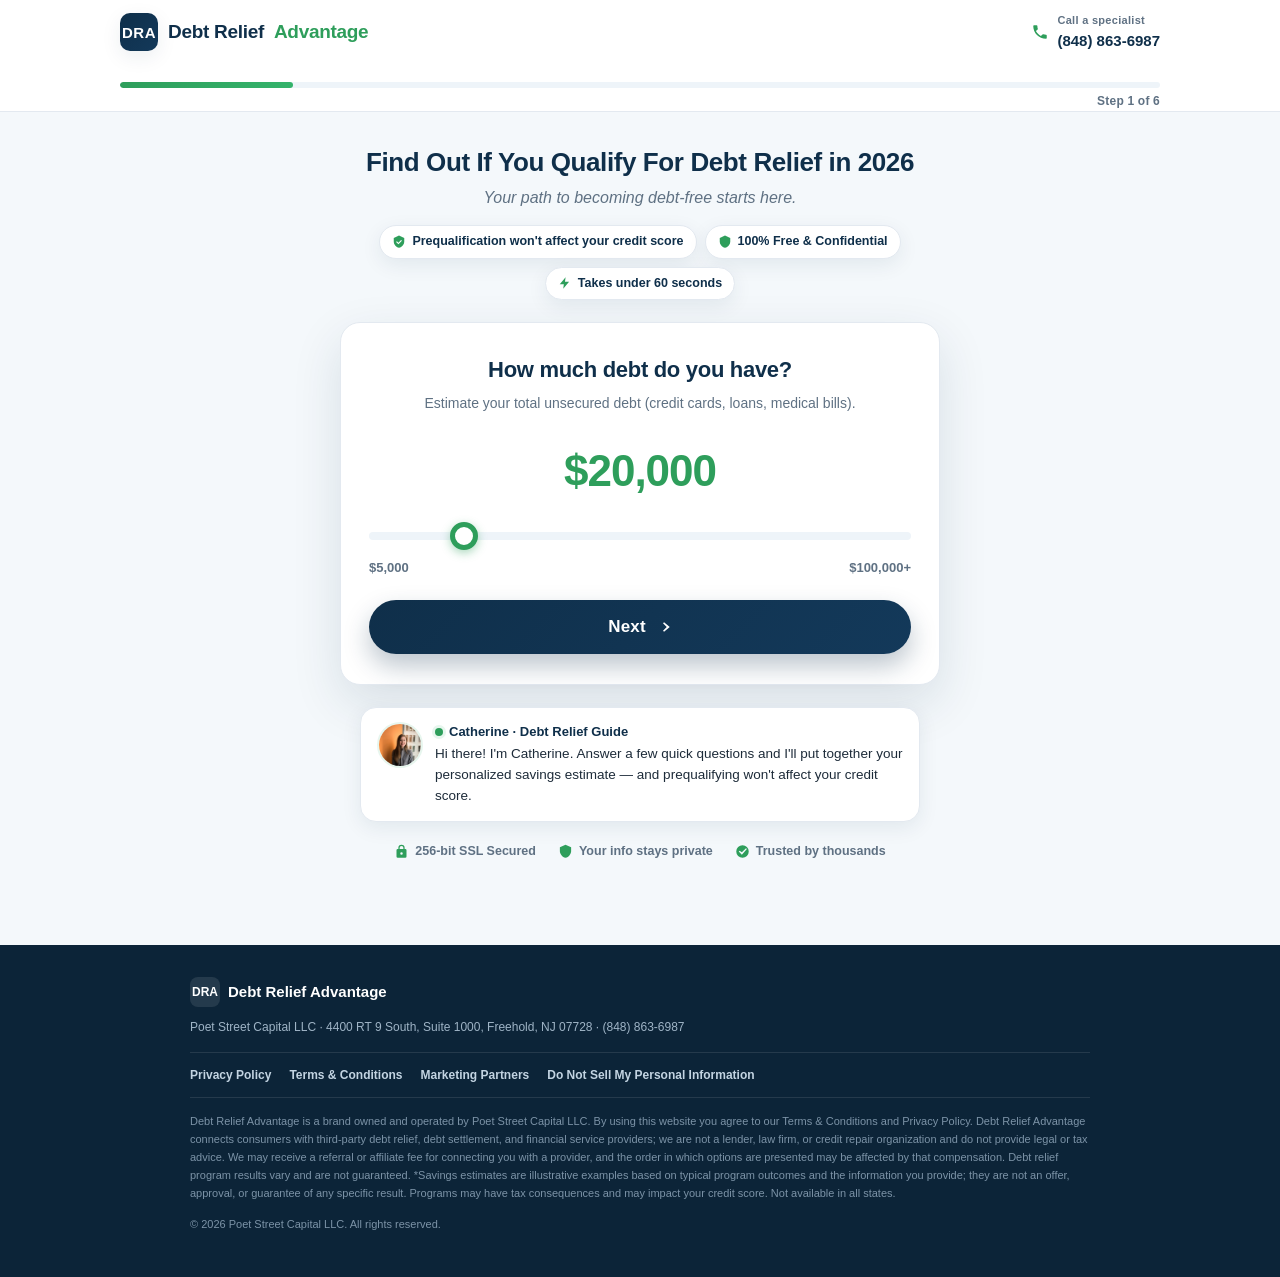
==== commit fca152c0: "Home page: replace 'No impact to credit score' with 'Prequalification won't affect your credit score" ====
--- a/index.html
+++ b/index.html
@@ -4,7 +4,7 @@
 <meta charset="utf-8">
 <meta name="viewport" content="width=device-width, initial-scale=1">
 <title>Debt Relief Advantage — Find Out If You Qualify For Debt Relief in 2026</title>
-<meta name="description" content="See how much you could save with a personalized debt relief estimate. Check your options in under 60 seconds — free and no obligation.">
+<meta name="description" content="See how much you could save with a personalized debt relief estimate. Prequalification takes under 60 seconds and won't affect your credit score.">
 <style>
 :root{
   --navy:#0f2f4a; --navy2:#13395a; --navy-soft:#eef4f9;
@@ -157,7 +157,7 @@
     <h1>Find Out If You Qualify For Debt Relief in 2026</h1>
     <p>Your path to becoming debt-free starts here.</p>
     <div class="badge-row">
-      <span class="tbadge"><svg viewBox="0 0 24 24"><path d="M12 1 3 5v6c0 5 3.8 9.7 9 11 5.2-1.3 9-6 9-11V5l-9-4zm-1 15-4-4 1.4-1.4L11 13.2l4.6-4.6L17 10l-6 6z"/></svg>Free &amp; No Obligation</span>
+      <span class="tbadge"><svg viewBox="0 0 24 24"><path d="M12 1 3 5v6c0 5 3.8 9.7 9 11 5.2-1.3 9-6 9-11V5l-9-4zm-1 15-4-4 1.4-1.4L11 13.2l4.6-4.6L17 10l-6 6z"/></svg>Prequalification won't affect your credit score</span>
       <span class="tbadge"><svg viewBox="0 0 24 24"><path d="M12 1 3 5v6c0 5 3.8 9.7 9 11 5.2-1.3 9-6 9-11V5l-9-4z"/></svg>100% Free &amp; Confidential</span>
       <span class="tbadge"><svg viewBox="0 0 24 24"><path d="M13 2 3 14h7l-1 8 10-12h-7l1-8z"/></svg>Takes under 60 seconds</span>
     </div>
@@ -290,7 +290,7 @@
     <img src="img/advisor.jpg" alt="Your debt relief guide">
     <div class="g-body">
       <div class="g-name"><span class="dot"></span>Catherine · Debt Relief Guide</div>
-      <span id="guideMsg">Hi there! I'm Catherine. Answer a few quick questions and I'll put together your personalized savings estimate — it's free and there's no obligation.</span>
+      <span id="guideMsg">Hi there! I'm Catherine. Answer a few quick questions and I'll put together your personalized savings estimate — and prequalifying won't affect your credit score.</span>
     </div>
   </div>
 
@@ -326,7 +326,7 @@
 var cur = 1;
 var data = {};
 var guideMsgs = {
-  1:"Hi there! I'm Catherine. Answer a few quick questions and I'll put together your personalized savings estimate — it's free and there's no obligation.",
+  1:"Hi there! I'm Catherine. Answer a few quick questions and I'll put together your personalized savings estimate — and prequalifying won't affect your credit score.",
   2:"Perfect. Knowing your debt type helps me match you with the right program.",
   3:"Thanks! Your income helps us tailor a plan you can actually afford.",
   4:"You're doing great — this is one of the biggest factors in what you could save.",
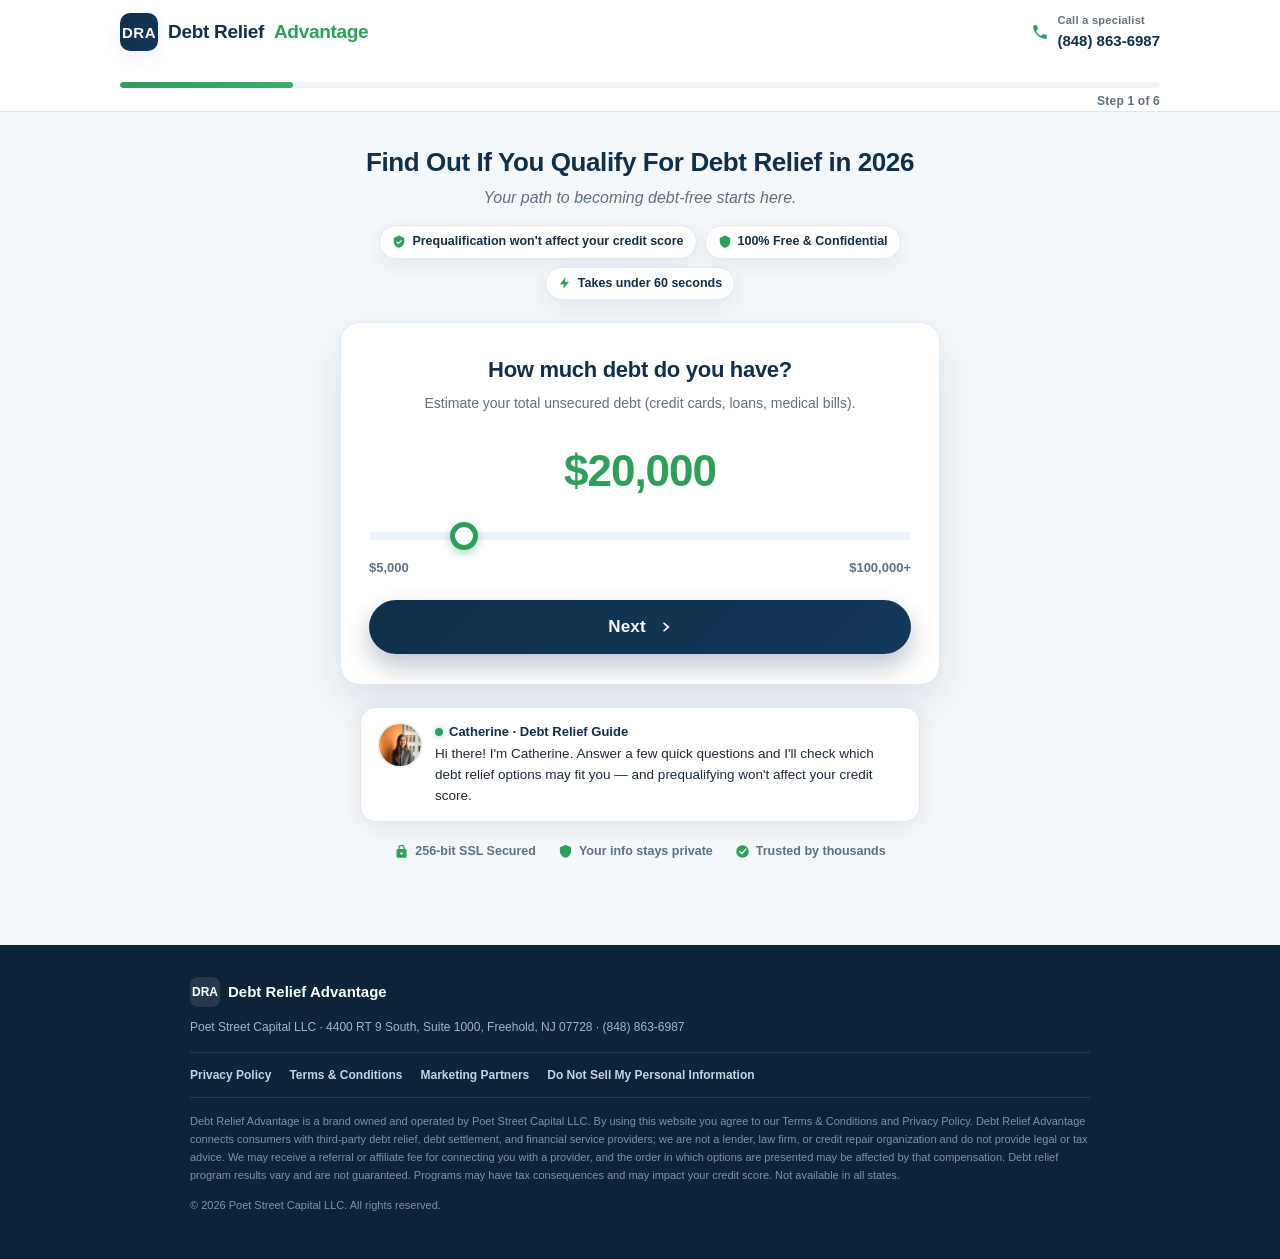
==== commit 8e83fd98: "TurboDebt host & post: capture their required fields, post via Apps Script Built against TurboDebt's" ====
--- a/index.html
+++ b/index.html
@@ -4,7 +4,7 @@
 <meta charset="utf-8">
 <meta name="viewport" content="width=device-width, initial-scale=1">
 <title>Debt Relief Advantage — Find Out If You Qualify For Debt Relief in 2026</title>
-<meta name="description" content="See how much you could save with a personalized debt relief estimate. Prequalification takes under 60 seconds and won't affect your credit score.">
+<meta name="description" content="Find out in under 60 seconds whether you may qualify for debt relief. Prequalification won't affect your credit score.">
 <style>
 :root{
   --navy:#0f2f4a; --navy2:#13395a; --navy-soft:#eef4f9;
@@ -194,14 +194,15 @@
 
     <!-- STEP 3: monthly income -->
     <section class="step" data-step="3">
-      <h2 class="q">What is your approximate monthly income?</h2>
-      <p class="q-sub">Include wages, retirement, investments, and any rental income.</p>
+      <h2 class="q">What is your personal monthly income?</h2>
+      <p class="q-sub">Your own income only, not your household's. Include wages, retirement, investments, and any rental income.</p>
       <div class="opts" data-field="monthly_income">
         <button class="opt" onclick="pick(this,'$5,000+')">$5,000+</button>
         <button class="opt" onclick="pick(this,'$4,000 - $5,000')">$4,000 – $5,000</button>
         <button class="opt" onclick="pick(this,'$3,000 - $4,000')">$3,000 – $4,000</button>
         <button class="opt" onclick="pick(this,'$2,000 - $3,000')">$2,000 – $3,000</button>
-        <button class="opt" onclick="pick(this,'$1,000 - $2,000')">$1,000 – $2,000</button>
+        <button class="opt" onclick="pick(this,'$1,501 - $2,000')">$1,501 – $2,000</button>
+        <button class="opt" onclick="pick(this,'$1,500 or less')">$1,500 or less</button>
         <button class="opt" onclick="pick(this,'No monthly income')">I don't have monthly income</button>
       </div>
       <div class="nav-row">
@@ -227,7 +228,7 @@
     <!-- STEP 5: employment -->
     <section class="step" data-step="5">
       <h2 class="q">What is your employment status?</h2>
-      <p class="q-sub">Almost done — just one more before your estimate.</p>
+      <p class="q-sub">Almost done — just one more question.</p>
       <div class="opts" data-field="employment">
         <button class="opt" onclick="pick(this,'Employed full-time')">Employed full-time</button>
         <button class="opt" onclick="pick(this,'Employed part-time')">Employed part-time</button>
@@ -243,23 +244,24 @@
     <!-- STEP 6: contact -->
     <section class="step" data-step="6">
       <h2 class="q">Great news — you may qualify!</h2>
-      <p class="q-sub">Enter your details to unlock your personalized savings estimate.</p>
+      <p class="q-sub">Enter your details to see your options.</p>
       <form id="leadForm" onsubmit="return submitLead(event)">
         <div class="row2">
           <div class="field"><label>First name</label><input name="first_name" required></div>
           <div class="field"><label>Last name</label><input name="last_name" required></div>
         </div>
         <div class="field"><label>Email address</label><input type="email" name="email" required></div>
-        <div class="field"><label>Phone number</label><input type="tel" name="phone" required placeholder="(___) ___-____"></div>
+        <div class="field"><label>Phone number</label><input type="tel" name="phone" required inputmode="numeric" autocomplete="tel-national" placeholder="(___) ___-____"></div>
         <div class="field"><label>State</label>
           <select name="state" required>
             <option value="">Select your state…</option>
             <option>AL</option><option>AK</option><option>AZ</option><option>AR</option><option>CA</option><option>CO</option><option>CT</option><option>DE</option><option>FL</option><option>GA</option><option>HI</option><option>ID</option><option>IL</option><option>IN</option><option>IA</option><option>KS</option><option>KY</option><option>LA</option><option>ME</option><option>MD</option><option>MA</option><option>MI</option><option>MN</option><option>MS</option><option>MO</option><option>MT</option><option>NE</option><option>NV</option><option>NH</option><option>NJ</option><option>NM</option><option>NY</option><option>NC</option><option>ND</option><option>OH</option><option>OK</option><option>OR</option><option>PA</option><option>RI</option><option>SC</option><option>SD</option><option>TN</option><option>TX</option><option>UT</option><option>VT</option><option>VA</option><option>WA</option><option>WV</option><option>WI</option><option>WY</option>
+          <option value="PR">PR</option><option value="GU">GU</option><option value="VI">VI</option>
           </select>
         </div>
-        <button type="submit" class="btn btn-green" id="submitBtn">See My Savings Estimate →</button>
-        <p style="font-size:11px;color:var(--muted);margin:12px 0 0;line-height:1.5">
-          By clicking above, I am providing my electronic signature and express written consent for Debt Relief Advantage (a brand of Poet Street Capital LLC), JG Wentworth, and our <a href="partners.html" target="_blank" style="color:var(--green);text-decoration:underline">marketing partners</a> to contact me at the phone number and email I provided — including via automated telephone dialing systems, prerecorded or artificial voice messages, text messages (SMS/MMS), and email — regarding debt relief and related products and services, even if my number is on a state or national Do Not Call list. Consent is not a condition of any purchase. Message &amp; data rates may apply; reply STOP to opt out, HELP for help. I also agree to the <a href="terms.html" target="_blank" style="color:var(--green);text-decoration:underline">Terms &amp; Conditions</a> and <a href="privacy.html" target="_blank" style="color:var(--green);text-decoration:underline">Privacy Policy</a>.
+        <button type="submit" class="btn btn-green" id="submitBtn">See My Options →</button>
+        <p id="consentText" style="font-size:11px;color:var(--muted);margin:12px 0 0;line-height:1.5">
+          By clicking above, I confirm I am at least 18 years old and a U.S. resident, and I am providing my electronic signature and express written consent for Debt Relief Advantage (a brand of Poet Street Capital LLC), TurboDebt, JG Wentworth, and our <a href="partners.html" target="_blank" style="color:var(--green);text-decoration:underline">marketing partners</a> to contact me at the phone number and email I provided — including via automated telephone dialing systems, prerecorded or artificial voice messages, text messages (SMS/MMS), and email — regarding debt relief and related products and services, even if my number is on a state or national Do Not Call list. Consent is not a condition of any purchase. Message &amp; data rates may apply; reply STOP to opt out, HELP for help. I also agree to the <a href="terms.html" target="_blank" style="color:var(--green);text-decoration:underline">Terms &amp; Conditions</a> and <a href="privacy.html" target="_blank" style="color:var(--green);text-decoration:underline">Privacy Policy</a>.
         </p>
       </form>
       <div class="nav-row">
@@ -271,15 +273,8 @@
     <section class="step" data-step="7">
       <div class="result">
         <div class="check"><svg viewBox="0 0 24 24"><path d="M9 16.2 4.8 12l-1.4 1.4L9 19 21 7l-1.4-1.4z"/></svg></div>
-        <h2>You're pre-qualified, <span id="fnameOut">friend</span>!</h2>
-        <p style="color:var(--muted);margin:0">Based on your answers, here's what you could save:</p>
-        <div class="est">
-          <div class="lbl">Estimated Potential Savings</div>
-          <div class="big" id="saveOut">$8,000</div>
-          <div class="sub">on approximately <span id="debtOut">$20,000</span> of enrolled debt*</div>
-        </div>
-        <p style="font-weight:700;color:var(--navy);margin:0 0 4px">A certified debt specialist will call you shortly.</p>
-        <p class="fine">Keep an eye on your phone — most members get a call within one business day. In the meantime, gather a rough list of your current balances so we can build your custom plan faster.</p>
+        <h2 id="resultHead">Thanks, <span id="fnameOut">friend</span>!</h2>
+        <p id="resultBody" style="color:var(--muted);margin:0">We've received your details. If one of our partners can help with your situation, they'll be in touch soon.</p>
       </div>
     </section>
 
@@ -290,7 +285,7 @@
     <img src="img/advisor.jpg" alt="Your debt relief guide">
     <div class="g-body">
       <div class="g-name"><span class="dot"></span>Catherine · Debt Relief Guide</div>
-      <span id="guideMsg">Hi there! I'm Catherine. Answer a few quick questions and I'll put together your personalized savings estimate — and prequalifying won't affect your credit score.</span>
+      <span id="guideMsg">Hi there! I'm Catherine. Answer a few quick questions and I'll check which debt relief options may fit you — and prequalifying won't affect your credit score.</span>
     </div>
   </div>
 
@@ -312,27 +307,50 @@
       <a href="privacy.html#dns">Do Not Sell My Personal Information</a>
     </div>
     <p class="disc">
-      Debt Relief Advantage is a brand owned and operated by Poet Street Capital LLC. By using this website you agree to our Terms &amp; Conditions and Privacy Policy. Debt Relief Advantage connects consumers with third-party debt relief, debt settlement, and financial service providers; we are not a lender, law firm, or credit repair organization and do not provide legal or tax advice. We may receive a referral or affiliate fee for connecting you with a provider, and the order in which options are presented may be affected by that compensation. Debt relief program results vary and are not guaranteed. *Savings estimates are illustrative examples based on typical program outcomes and the information you provide; they are not an offer, approval, or guarantee of any specific result. Programs may have tax consequences and may impact your credit score. Not available in all states.
+      Debt Relief Advantage is a brand owned and operated by Poet Street Capital LLC. By using this website you agree to our Terms &amp; Conditions and Privacy Policy. Debt Relief Advantage connects consumers with third-party debt relief, debt settlement, and financial service providers; we are not a lender, law firm, or credit repair organization and do not provide legal or tax advice. We may receive a referral or affiliate fee for connecting you with a provider, and the order in which options are presented may be affected by that compensation. Debt relief program results vary and are not guaranteed. Programs may have tax consequences and may impact your credit score. Not available in all states.
     </p>
     <p class="disc">© 2026 Poet Street Capital LLC. All rights reserved.</p>
   </div>
 </footer>
 
+<!-- TrustedForm (ActiveProspect). TurboDebt's posting spec requires a TrustedForm
+     certificate with every lead. The script records what the visitor saw and agreed
+     to, and writes the certificate URL into a hidden xxTrustedFormCertUrl field. The
+     buyer claims the certificate with their own key, so nothing account-specific
+     belongs on this page. -->
+<script type="text/javascript">
+(function(){
+  var field='xxTrustedFormCertUrl', provideReferrer=false;
+  var tf=document.createElement('script'); tf.type='text/javascript'; tf.async=true;
+  tf.src='https://api.trustedform.com/trustedform.js'
+       + '?provide_referrer='+encodeURIComponent(provideReferrer)
+       + '&field='+encodeURIComponent(field)
+       + '&l='+new Date().getTime()+Math.random();
+  var s=document.getElementsByTagName('script')[0]; s.parentNode.insertBefore(tf,s);
+})();
+</script>
 <script>
-/* ===== Lead delivery endpoint — paste Google Apps Script /exec URL (or partner endpoint) here ===== */
-var ENDPOINT = '';
+/* ===== Lead delivery =====
+   ENDPOINT is the Google Apps Script web app (DebtReliefAdvantage-TurboDebt.gs).
+   It saves every lead to the client's sheet, decides whether it meets TurboDebt's
+   terms, posts the qualifying ones with the partner token (which lives only in
+   that script, never on this public page), and answers with TurboDebt's
+   live-chat link. Empty until the client deploys the script. */
+var ENDPOINT    = '';
+var LEAD_SECRET = 'dra-6Qm9VbT2xKp4LwZ8';   // must match the script
+var CALL_NUMBER = '(848) 863-6987';
 
 var TOTAL = 6;          // question steps before result
 var cur = 1;
 var data = {};
 var guideMsgs = {
-  1:"Hi there! I'm Catherine. Answer a few quick questions and I'll put together your personalized savings estimate — and prequalifying won't affect your credit score.",
+  1:"Hi there! I'm Catherine. Answer a few quick questions and I'll check which debt relief options may fit you — and prequalifying won't affect your credit score.",
   2:"Perfect. Knowing your debt type helps me match you with the right program.",
   3:"Thanks! Your income helps us tailor a plan you can actually afford.",
-  4:"You're doing great — this is one of the biggest factors in what you could save.",
-  5:"Last question, then I'll calculate your estimate!",
-  6:"Almost there! Enter your details and I'll unlock your personalized savings estimate.",
-  7:"All done! A certified specialist will reach out shortly to walk you through your options."
+  4:"You're doing great — this helps us see which programs fit your situation.",
+  5:"Last question!",
+  6:"Almost there! Enter your details and I'll check your options.",
+  7:"All done — thank you!"
 };
 
 function render(){
@@ -364,40 +382,139 @@
   var lbl = v >= 100000 ? '$100,000+' : fmt(v);
   document.getElementById('amtOut').textContent = lbl;
   data.debt_amount = lbl;
+  data.debt_int = v;     // TurboDebt wants a plain integer
 }
 debt.addEventListener('input', updAmt);
 updAmt();
+
+/* Visitor IP. TurboDebt requires it on every lead, and a static page cannot see
+   it any other way. Looked up as soon as the page loads so it is ready by submit. */
+var visitorIp = '';
+function lookupIp(){
+  function get(u){ return fetch(u, {cache:'no-store'}).then(function(r){ return r.json(); })
+                     .then(function(j){ if (j && j.ip) visitorIp = String(j.ip); }); }
+  return get('https://api64.ipify.org?format=json')
+    .catch(function(){ return get('https://api.ipify.org?format=json'); })
+    .catch(function(){});
+}
+lookupIp();
+
+/* sub1, which TurboDebt reads as "sourceid_secondaryid". Point an ad at
+   ?utm_source=fb&utm_campaign=<campaign or ad set> and it arrives as fb_<campaign>.
+   A ready-made ?sub1= on the landing URL wins if present. */
+function qp(k){
+  var m = new RegExp('[?&]' + k + '=([^&#]*)').exec(location.search);
+  if (!m) return '';
+  try { return decodeURIComponent(m[1].replace(/\+/g, ' ')); } catch (x) { return m[1]; }
+}
+function token(v){ return String(v || '').replace(/[^A-Za-z0-9.]/g, '').slice(0, 40); }
+function buildSub1(){
+  var direct = String(qp('sub1')).replace(/[^A-Za-z0-9._-]/g, '').slice(0, 80);
+  if (direct) return direct;
+  var src = token(qp('utm_source')) || 'dra';
+  var sec = token(qp('utm_campaign')) || token(qp('utm_content')) || 'direct';
+  return src + '_' + sec;
+}
+
+function phone10(v){
+  var d = String(v || '').replace(/\D/g, '');
+  if (d.length === 11 && d.charAt(0) === '1') d = d.slice(1);
+  return d;
+}
+
+function showResult(head, body){
+  document.getElementById('resultHead').textContent = head;
+  document.getElementById('resultBody').textContent = body;
+  cur = 7; render();
+}
 
 function submitLead(e){
   e.preventDefault();
   var f = document.getElementById('leadForm');
-  var fd = new FormData(f);
-  fd.append('debt_amount', data.debt_amount || '');
-  fd.append('debt_type', data.debt_type || '');
-  fd.append('monthly_income', data.monthly_income || '');
-  fd.append('behind', data.behind || '');
-  fd.append('employment', data.employment || '');
-  fd.append('_subject', 'New Debt Relief Advantage Lead');
-  fd.append('page', 'Creditsvr.com Debt Relief Funnel');
+  var first = f.elements.first_name.value.trim();
+
+  var ph = phone10(f.elements.phone.value);
+  f.elements.phone.setCustomValidity(ph.length === 10 ? '' : 'Please enter a 10-digit U.S. phone number.');
+  if (!f.reportValidity()) return false;
 
   var btn = document.getElementById('submitBtn');
-  btn.textContent = 'Calculating…'; btn.disabled = true;
-
-  function done(){
-    // savings estimate = ~40% of enrolled debt (illustrative)
-    var raw = (data.debt_amount||'').replace(/[^0-9]/g,'');
-    var d = parseInt(raw,10) || 20000;
-    var save = Math.round(d * 0.40 / 100) * 100;
-    document.getElementById('saveOut').textContent = fmt(save);
-    document.getElementById('debtOut').textContent = data.debt_amount || fmt(d);
-    document.getElementById('fnameOut').textContent = (fd.get('first_name')||'friend');
-    cur = 7; render();
+  btn.textContent = 'Checking…'; btn.disabled = true;
+
+  /* Not connected yet: say so. Thanking the visitor here would mean their details
+     went nowhere while they believed they had applied. */
+  if (!ENDPOINT){
+    showResult("Sorry, we can't take applications online right now",
+               'Please call us on ' + CALL_NUMBER + ' and we will help you directly.');
+    return false;
   }
 
-  if(!ENDPOINT){ setTimeout(done, 700); return false; }
-  fetch(ENDPOINT, { method:'POST', body:fd })
-    .then(function(){ done(); })
-    .catch(function(){ done(); });
+  function send(){
+    var tf = document.querySelector('[name="xxTrustedFormCertUrl"]');
+    var fd = new FormData();
+    fd.append('secret', LEAD_SECRET);
+    fd.append('firstname', first);
+    fd.append('lastname', f.elements.last_name.value.trim());
+    fd.append('email', f.elements.email.value.trim());
+    fd.append('phone', ph);
+    fd.append('state', f.elements.state.value);
+    fd.append('debt_amount', String(data.debt_int || ''));
+    fd.append('debt_type', data.debt_type || '');
+    fd.append('monthly_income', data.monthly_income || '');
+    fd.append('behind', data.behind || '');
+    fd.append('employment', data.employment || '');
+    fd.append('ip', visitorIp);
+    // The exact words on screen, so what is stored is what the visitor agreed to.
+    fd.append('tcpa', document.getElementById('consentText').textContent.replace(/\s+/g, ' ').trim());
+    fd.append('trustedform', tf ? tf.value : '');
+    fd.append('sub1', buildSub1());
+    fd.append('page_url', location.href);
+    fd.append('user_agent', navigator.userAgent);
+
+    var finished = false;
+    function thanks(){
+      if (finished) return; finished = true;
+      showResult('Thanks, ' + (first || 'friend') + '!',
+                 "We've received your details. If one of our partners can help with your situation, they'll be in touch soon.");
+    }
+    function failed(){
+      if (finished) return; finished = true;
+      showResult('Sorry, something went wrong',
+                 'Your details may not have reached us. Please call ' + CALL_NUMBER + ' and we will help you directly.');
+    }
+    // A slow reply usually means the lead is saved and the post to TurboDebt is
+    // still running, so after 15s the visitor is thanked rather than left waiting.
+    var giveUp = setTimeout(thanks, 15000);
+
+    fetch(ENDPOINT, { method: 'POST', body: fd })
+      .then(function(r){ return r.json(); })
+      .then(function(res){
+        clearTimeout(giveUp);
+        if (finished) return;
+        if (res && (res.status === 'success' || res.status === 'test') && res.redirect_url){
+          finished = true;
+          showResult('Connecting you with a debt specialist…', 'One moment while we open your live chat.');
+          /* TurboDebt: "PLEASE DO NOT ALTER OUR POST RESPONSE REDIRECT URLS VALUE IN
+             ANY WAY" - their chat agents find the lead by that exact link, and
+             attribution is lost if one character changes. Assigned as received. */
+          window.location.href = res.redirect_url;
+        } else if (res && res.ok) {
+          thanks();
+        } else {
+          failed();
+        }
+      })
+      .catch(function(){ clearTimeout(giveUp); failed(); });
+  }
+
+  // TrustedForm and the IP lookup both load asynchronously. Give them up to 3s
+  // to finish before sending, rather than posting a lead TurboDebt must reject.
+  var waited = 0;
+  (function ready(){
+    var tf = document.querySelector('[name="xxTrustedFormCertUrl"]');
+    if ((visitorIp && tf && tf.value) || waited >= 3000) return send();
+    if (!visitorIp && waited === 0) lookupIp();
+    waited += 250; setTimeout(ready, 250);
+  })();
   return false;
 }
 render();
